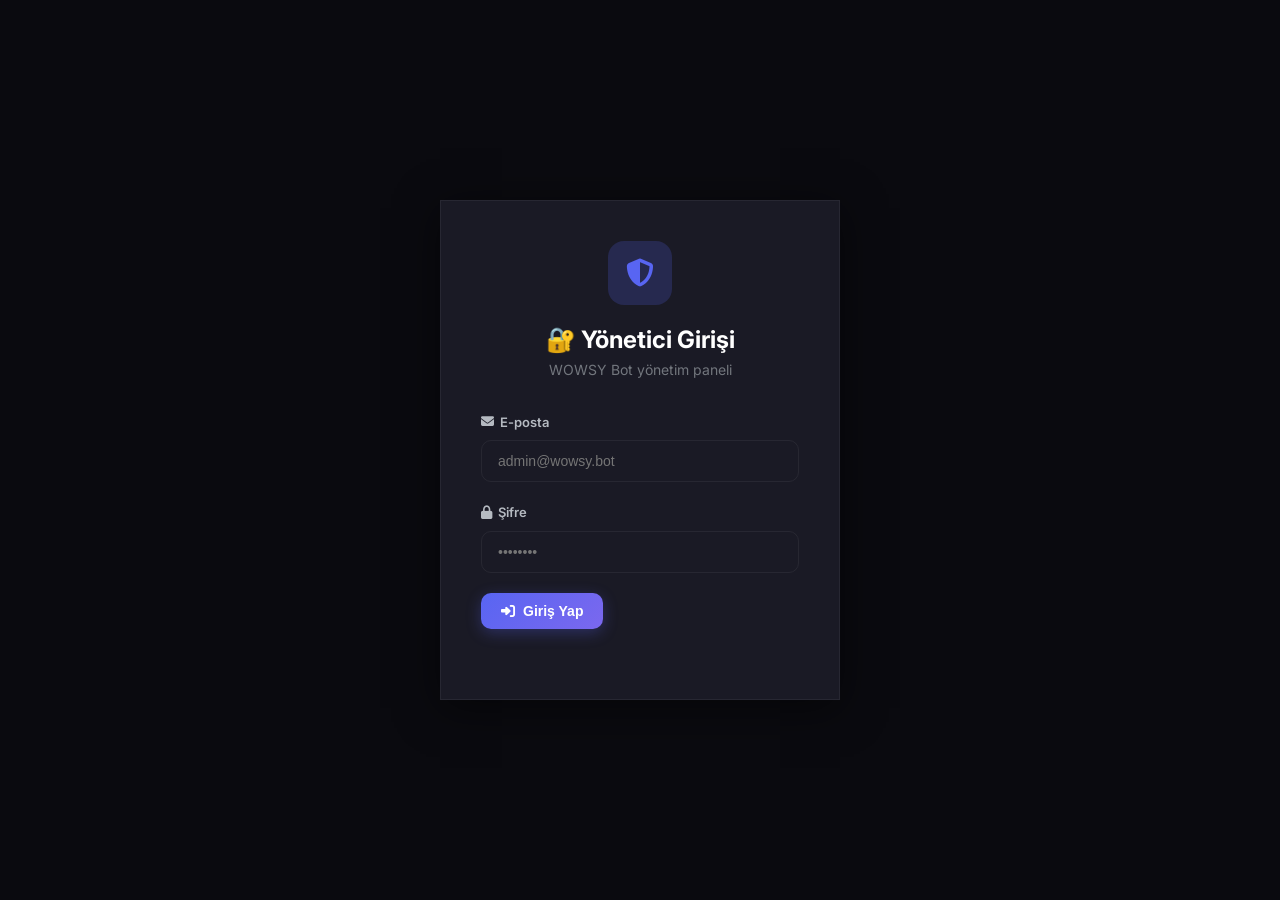
==== admin.html @ 4085adf3 "Add files via upload" ====
<!DOCTYPE html>
<html lang="tr">
<head>
    <meta charset="UTF-8">
    <meta name="viewport" content="width=device-width, initial-scale=1.0">
    <title>Admin Paneli - WOWSY BOT</title>
    <link rel="stylesheet" href="css/style.css">
    <link href="https://fonts.googleapis.com/css2?family=Inter:wght@300;400;500;600;700;800&display=swap" rel="stylesheet">
    <link rel="stylesheet" href="https://cdnjs.cloudflare.com/ajax/libs/font-awesome/6.4.0/css/all.min.css">
    <style>
        /* Ek Admin Stilleri */
        .setting-description {
            font-size: 12px;
            color: var(--text-muted);
            margin-top: 5px;
            line-height: 1.4;
        }
        .setting-card label {
            font-size: 15px;
            margin-bottom: 10px;
        }
        .preview-info {
            font-size: 11px;
            color: var(--text-muted);
            margin-top: 5px;
            text-align: center;
        }
        .command-category {
            background: var(--bg-tertiary);
            border: 1px solid var(--border-color);
            border-radius: var(--radius-md);
            margin-bottom: 15px;
            overflow: hidden;
        }
        .category-header {
            display: flex;
            align-items: center;
            justify-content: space-between;
            padding: 15px 20px;
            cursor: pointer;
            transition: background 0.3s;
        }
        .category-header:hover {
            background: rgba(255,255,255,0.03);
        }
        .category-header-left {
            display: flex;
            align-items: center;
            gap: 12px;
        }
        .category-icon {
            width: 40px;
            height: 40px;
            border-radius: 8px;
            display: flex;
            align-items: center;
            justify-content: center;
            font-size: 18px;
        }
        .category-name {
            font-weight: 700;
            font-size: 16px;
        }
        .category-count {
            font-size: 12px;
            color: var(--text-muted);
            background: var(--bg-input);
            padding: 2px 10px;
            border-radius: 20px;
        }
        .category-toggle {
            color: var(--text-muted);
            transition: transform 0.3s;
        }
        .category-header.open .category-toggle {
            transform: rotate(180deg);
        }
        .category-commands {
            display: none;
            padding: 0 20px 20px;
        }
        .category-commands.open {
            display: block;
        }
        .command-item {
            display: flex;
            align-items: center;
            justify-content: space-between;
            padding: 12px 15px;
            background: var(--bg-card);
            border: 1px solid var(--border-color);
            border-radius: 8px;
            margin-bottom: 8px;
        }
        .command-item:hover {
            border-color: var(--blurple);
        }
        .command-name {
            font-weight: 600;
            color: var(--blurple);
            font-family: monospace;
        }
        .command-short {
            font-size: 13px;
            color: var(--text-muted);
            margin-left: 10px;
        }
        .command-actions {
            display: flex;
            gap: 8px;
        }
        .btn-icon {
            width: 32px;
            height: 32px;
            border-radius: 6px;
            display: flex;
            align-items: center;
            justify-content: center;
            background: rgba(255,255,255,0.05);
            color: var(--text-muted);
            border: none;
            cursor: pointer;
            transition: all 0.3s;
        }
        .btn-icon:hover {
            background: var(--blurple);
            color: white;
        }
        .btn-icon.delete:hover {
            background: var(--red);
        }
        .add-command-btn {
            width: 100%;
            padding: 12px;
            border: 2px dashed var(--border-color);
            border-radius: 8px;
            background: transparent;
            color: var(--text-muted);
            cursor: pointer;
            transition: all 0.3s;
            display: flex;
            align-items: center;
            justify-content: center;
            gap: 8px;
        }
        .add-command-btn:hover {
            border-color: var(--blurple);
            color: var(--blurple);
        }
        .edit-form {
            background: var(--bg-input);
            border: 1px solid var(--border-color);
            border-radius: 8px;
            padding: 20px;
            margin-bottom: 10px;
        }
        .edit-form-row {
            display: grid;
            grid-template-columns: 1fr 1fr;
            gap: 15px;
            margin-bottom: 15px;
        }
        .edit-form-row.full {
            grid-template-columns: 1fr;
        }
        .edit-form label {
            font-size: 12px;
            color: var(--text-muted);
            margin-bottom: 5px;
            display: block;
        }
        .edit-form-actions {
            display: flex;
            gap: 10px;
            justify-content: flex-end;
            margin-top: 15px;
        }
        .add-category-btn {
            margin-bottom: 20px;
        }
        /* Modal */
        .modal-backdrop {
            position: fixed;
            inset: 0;
            background: rgba(0,0,0,0.8);
            display: none;
            align-items: center;
            justify-content: center;
            z-index: 9999;
            padding: 20px;
        }
        .modal-backdrop.active {
            display: flex;
        }
        .modal-box {
            background: var(--bg-card);
            border: 1px solid var(--border-color);
            border-radius: 16px;
            padding: 30px;
            max-width: 500px;
            width: 100%;
            max-height: 90vh;
            overflow-y: auto;
        }
        .modal-title {
            font-size: 20px;
            font-weight: 700;
            margin-bottom: 20px;
            display: flex;
            align-items: center;
            gap: 10px;
        }
        .help-text {
            background: rgba(88, 101, 242, 0.1);
            border: 1px solid rgba(88, 101, 242, 0.3);
            border-radius: 8px;
            padding: 15px;
            margin-bottom: 20px;
            font-size: 13px;
            color: var(--text-secondary);
        }
        .help-text i {
            color: var(--blurple);
            margin-right: 8px;
        }
        
        /* Category Header Actions */
        .category-header-right {
            display: flex;
            align-items: center;
            gap: 10px;
        }
        .category-actions {
            display: flex;
            gap: 5px;
        }
        .category-actions .btn-icon {
            width: 28px;
            height: 28px;
            font-size: 12px;
        }
    </style>
</head>
<body class="admin-body">

    <!-- Login Screen -->
    <div class="login-screen" id="loginScreen">
        <div class="login-card">
            <div class="login-header">
                <div class="login-icon">
                    <i class="fas fa-shield-alt"></i>
                </div>
                <h2>🔐 Yönetici Girişi</h2>
                <p style="color: #72767D; font-size: 14px;">WOWSY Bot yönetim paneli</p>
            </div>
            <form id="loginForm">
                <div class="form-group">
                    <label><i class="fas fa-envelope"></i> E-posta</label>
                    <input type="email" id="loginEmail" class="admin-input" placeholder="admin@wowsy.bot" required>
                </div>
                <div class="form-group">
                    <label><i class="fas fa-lock"></i> Şifre</label>
                    <input type="password" id="loginPassword" class="admin-input" placeholder="••••••••" required>
                </div>
                <button type="submit" class="btn btn-primary btn-block">
                    <i class="fas fa-sign-in-alt"></i> Giriş Yap
                </button>
                <p class="login-error" id="loginError"></p>
            </form>
        </div>
    </div>

    <!-- Admin Dashboard -->
    <div class="admin-dashboard" id="adminDashboard" style="display: none;">
        
        <!-- Sidebar -->
        <aside class="admin-sidebar">
            <div class="sidebar-header">
                <img id="sidebar-logo" src="assets/images/logo.png" alt="Logo">
                <span>Admin Panel</span>
            </div>
            <nav class="sidebar-nav">
                <a href="#" class="sidebar-link active" data-panel="homepage">
                    <i class="fas fa-home"></i>
                    <span>Ana Sayfa</span>
                </a>
                <a href="#" class="sidebar-link" data-panel="commands">
                    <i class="fas fa-terminal"></i>
                    <span>Komutlar</span>
                </a>
                <a href="#" class="sidebar-link" data-panel="stats">
                    <i class="fas fa-chart-bar"></i>
                    <span>İstatistikler</span>
                </a>
            </nav>
            <div class="sidebar-footer">
                <a href="index.html" class="btn btn-ghost btn-block" style="margin-bottom: 10px;">
                    <i class="fas fa-external-link-alt"></i> Siteyi Görüntüle
                </a>
                <button class="btn btn-ghost btn-block" id="logoutBtn">
                    <i class="fas fa-sign-out-alt"></i> Çıkış Yap
                </button>
            </div>
        </aside>

        <!-- Main Content -->
        <main class="admin-main">
            
            <!-- Top Bar -->
            <header class="admin-topbar">
                <div class="topbar-info">
                    <h1 class="topbar-title" id="panelTitle">Ana Sayfa Ayarları</h1>
                </div>
                <div class="topbar-actions">
                    <div class="bot-status" id="botStatus">
                        <span class="status-dot"></span>
                        <span>Yükleniyor...</span>
                    </div>
                </div>
            </header>

            <!-- Content Area -->
            <div class="admin-content">
                
                <!-- ==================== HOMEPAGE PANEL ==================== -->
                <div class="panel active" id="homepage">
                    <div class="section-card">
                        <h2><i class="fas fa-home"></i> Ana Sayfa Ayarları</h2>
                        
                        <div class="help-text">
                            <i class="fas fa-info-circle"></i>
                            Burada yaptığın değişiklikler ana sayfaya (index.html) <strong>anlık olarak</strong> yansır.
                            Değişiklik yaptıktan sonra ana sayfayı yenilemen yeterli!
                        </div>
                        
                        <div class="settings-grid">
                            
                            <!-- Bot Name -->
                            <div class="setting-card">
                                <label>🤖 Bot Adı</label>
                                <input type="text" id="botName" class="admin-input" placeholder="WOWSY BOT">
                                <p class="setting-description">
                                    📍 <strong>Nerede görünür:</strong> Navbar'da sol üstte ve footer'da
                                </p>
                            </div>

                            <!-- Logo URL -->
                            <div class="setting-card">
                                <label>🖼️ Logo / Avatar URL</label>
                                <input type="text" id="logoUrl" class="admin-input" placeholder="https://...">
                                <div class="preview-box" id="logoPreview" style="display:none;">
                                    <img id="logoPreviewImg" src="" alt="Logo">
                                    <p class="preview-info">Önizleme</p>
                                </div>
                                <p class="setting-description">
                                    📍 <strong>Nerede görünür:</strong> Navbar, Hero bölümü ve Footer'da bot logosu
                                </p>
                            </div>

                            <!-- Banner URL -->
                            <div class="setting-card">
                                <label>🎨 Banner Görseli URL</label>
                                <input type="text" id="bannerUrl" class="admin-input" placeholder="https://...">
                                <div class="preview-box banner-preview" id="bannerPreview" style="display:none;">
                                    <img id="bannerPreviewImg" src="" alt="Banner">
                                    <p class="preview-info">Önizleme</p>
                                </div>
                                <p class="setting-description">
                                    📍 <strong>Nerede görünür:</strong> Ana sayfada Hero bölümünün altında büyük görsel
                                </p>
                            </div>

                            <!-- Invite Link -->
                            <div class="setting-card">
                                <label>🔗 Bot Davet Linki</label>
                                <input type="text" id="inviteLink" class="admin-input" placeholder="https://discord.com/oauth2/authorize?client_id=...">
                                <p class="setting-description">
                                    📍 <strong>Nerede görünür:</strong> "Sunucuya Ekle" butonlarında (Navbar ve Hero)
                                    <br>💡 <strong>Nasıl alınır:</strong> Discord Developer Portal → OAuth2 → URL Generator
                                </p>
                            </div>

                            <!-- Hero Title -->
                            <div class="setting-card">
                                <label>💬 Ana Başlık (Hero)</label>
                                <input type="text" id="heroTitle" class="admin-input" placeholder="Sunucunuzu">
                                <p class="setting-description">
                                    📍 <strong>Nerede görünür:</strong> Ana sayfada büyük başlığın ilk satırı
                                    <br>📝 <strong>Örnek:</strong> "Sunucunuzu" (altında renkli kısım gelir)
                                </p>
                            </div>

                            <!-- Hero Highlight -->
                            <div class="setting-card">
                                <label>✨ Renkli Vurgu Yazısı</label>
                                <input type="text" id="heroHighlight" class="admin-input" placeholder="Güçlendirin">
                                <p class="setting-description">
                                    📍 <strong>Nerede görünür:</strong> Ana başlığın altında gradient renkli yazı
                                    <br>📝 <strong>Örnek:</strong> "Güçlendirin" (renkli gradient efektli)
                                </p>
                            </div>

                            <!-- Hero Description -->
                            <div class="setting-card full-width">
                                <label>📝 Açıklama Metni</label>
                                <textarea id="heroDescription" class="admin-input admin-textarea" placeholder="Discord sunucunuz için ihtiyacınız olan tüm özellikleri barındıran güçlü bot..."></textarea>
                                <p class="setting-description">
                                    📍 <strong>Nerede görünür:</strong> Ana başlığın altında açıklama paragrafı
                                </p>
                            </div>

                            <!-- Badge Text -->
                            <div class="setting-card">
                                <label>🏷️ Rozet Metni (Badge)</label>
                                <input type="text" id="badgeText" class="admin-input" placeholder="⚡ 150+ Komut | v2.0 Yayında!">
                                <p class="setting-description">
                                    📍 <strong>Nerede görünür:</strong> Hero'nun en üstünde küçük etiket
                                    <br>📝 <strong>Örnek:</strong> "⚡ Yeni özellikler eklendi!"
                                </p>
                            </div>

                        </div>

                        <!-- Hepsini Kaydet Butonu -->
                        <button class="btn btn-primary btn-lg" style="margin-top: 30px; width: 100%;" onclick="saveHomepageData()">
                            <i class="fas fa-save"></i> Tüm Ana Sayfa Ayarlarını Kaydet
                        </button>
                    </div>
                </div>

                <!-- ==================== COMMANDS PANEL ==================== -->
                <div class="panel" id="commands">
                    <div class="section-card">
                        <h2><i class="fas fa-terminal"></i> Komut Yönetimi</h2>
                        
                        <div class="help-text">
                            <i class="fas fa-info-circle"></i>
                            Kategori başlığına tıklayarak komutları görebilirsin.
                            Her komutun yanındaki <strong>düzenle</strong> butonuyla değişiklik yapabilirsin.
                        </div>
                        
                        <button class="btn btn-primary add-category-btn" onclick="showAddCategoryModal()">
                            <i class="fas fa-plus"></i> Yeni Kategori Ekle
                        </button>
                        
                        <div id="commandsList">
                            <p style="text-align: center; color: var(--text-muted); padding: 40px;">
                                <i class="fas fa-spinner fa-spin"></i> Yükleniyor...
                            </p>
                        </div>
                    </div>
                </div>

                <!-- ==================== STATS PANEL ==================== -->
                <div class="panel" id="stats">
                    <div class="section-card">
                        <h2><i class="fas fa-chart-bar"></i> Bot İstatistikleri (Canlı)</h2>
                        
                        <div class="help-text">
                            <i class="fas fa-info-circle"></i>
                            Bu veriler <strong>Discord botundan</strong> Firebase'e gönderiliyor.
                            Bot çalışırken veriler otomatik güncellenir.
                        </div>
                        
                        <div class="stats-dashboard" id="statsDisplay">
                            <div class="stat-card-admin">
                                <div class="stat-icon" style="background: rgba(87, 242, 135, 0.2); color: #57F287;">
                                    <i class="fas fa-server"></i>
                                </div>
                                <div class="stat-info">
                                    <span class="stat-value" id="adminTotalServers">0</span>
                                    <span class="stat-label">Toplam Sunucu</span>
                                </div>
                            </div>
                            <div class="stat-card-admin">
                                <div class="stat-icon" style="background: rgba(88, 101, 242, 0.2); color: #5865F2;">
                                    <i class="fas fa-users"></i>
                                </div>
                                <div class="stat-info">
                                    <span class="stat-value" id="adminTotalUsers">0</span>
                                    <span class="stat-label">Toplam Kullanıcı</span>
                                </div>
                            </div>
                            <div class="stat-card-admin">
                                <div class="stat-icon" style="background: rgba(254, 231, 92, 0.2); color: #FEE75C;">
                                    <i class="fas fa-music"></i>
                                </div>
                                <div class="stat-info">
                                    <span class="stat-value" id="adminActivePlayers">0</span>
                                    <span class="stat-label">Aktif Müzik</span>
                                </div>
                            </div>
                            <div class="stat-card-admin">
                                <div class="stat-icon" style="background: rgba(235, 69, 158, 0.2); color: #EB459E;">
                                    <i class="fas fa-clock"></i>
                                </div>
                                <div class="stat-info">
                                    <span class="stat-value" id="adminUptime">0s</span>
                                    <span class="stat-label">Çalışma Süresi</span>
                                </div>
                            </div>
                        </div>
                        
                        <p style="text-align: center; color: var(--text-muted); margin-top: 20px; font-size: 13px;">
                            📡 Son güncelleme: <span id="lastUpdate">-</span>
                        </p>
                    </div>
                </div>

            </div>
        </main>
    </div>

    <!-- ==================== CATEGORY MODAL (Gelişmiş) ==================== -->
    <div class="modal-backdrop" id="categoryModal">
        <div class="modal-box">
            <h3 class="modal-title" id="categoryModalTitle"><i class="fas fa-folder-plus"></i> Yeni Kategori Ekle</h3>
            <input type="hidden" id="editingCategoryKey">
            
            <div class="form-group">
                <label>📁 Kategori Adı</label>
                <input type="text" id="newCategoryName" class="admin-input" placeholder="Örn: Moderasyon, Müzik, Eğlence">
                <p class="setting-description">Ana sayfada sekme olarak görünecek</p>
            </div>
            
            <div class="form-group">
                <label>🎨 İkon</label>
                <input type="text" id="newCategoryIcon" class="admin-input" placeholder="fa-shield-alt" value="fa-terminal">
                <p class="setting-description">
                    <a href="https://fontawesome.com/v5/search?m=free" target="_blank" style="color: var(--blurple);">
                        Font Awesome ikonları →
                    </a> (örn: fa-music, fa-gamepad, fa-cog)
                </p>
            </div>
            
            <div class="form-group">
                <label>🌈 Renk</label>
                <input type="color" id="newCategoryColor" value="#5865F2" style="width: 100%; height: 50px; border: none; border-radius: 8px; cursor: pointer;">
            </div>
            
            <div class="edit-form-actions">
                <button class="btn btn-ghost" onclick="closeCategoryModal()">
                    <i class="fas fa-times"></i> İptal
                </button>
                <button class="btn btn-primary" onclick="saveCategory()">
                    <i class="fas fa-save"></i> Kaydet
                </button>
            </div>
        </div>
    </div>

    <!-- ==================== COMMAND MODAL (Gelişmiş) ==================== -->
    <div class="modal-backdrop" id="commandModal">
        <div class="modal-box">
            <h3 class="modal-title" id="commandModalTitle"><i class="fas fa-terminal"></i> Komut Ekle</h3>
            <input type="hidden" id="editCategoryKey">
            <input type="hidden" id="editCommandKey">
            
            <div class="edit-form-row">
                <div class="form-group">
                    <label>📝 Komut Adı</label>
                    <input type="text" id="cmdName" class="admin-input" placeholder="Örn: ban, kick, play">
                    <p class="setting-description">Slash komut ismi (/ olmadan)</p>
                </div>
                <div class="form-group">
                    <label>📋 Kısa Açıklama</label>
                    <input type="text" id="cmdShortDesc" class="admin-input" placeholder="Örn: Kullanıcı yasakla">
                    <p class="setting-description">Komut listesinde görünen kısa metin</p>
                </div>
            </div>
            
            <div class="form-group">
                <label>📖 Detaylı Açıklama</label>
                <textarea id="cmdDescription" class="admin-input admin-textarea" placeholder="Komutun tam açıklaması..."></textarea>
                <p class="setting-description">Komuta tıklandığında açılan popup'ta görünür</p>
            </div>
            
            <div class="edit-form-row">
                <div class="form-group">
                    <label>⌨️ Kullanım</label>
                    <input type="text" id="cmdUsage" class="admin-input" placeholder="/ban @kullanıcı [sebep]">
                    <p class="setting-description">Komut nasıl yazılır</p>
                </div>
                <div class="form-group">
                    <label>💡 Örnek</label>
                    <input type="text" id="cmdExample" class="admin-input" placeholder="/ban @Trol Spam yapıyor">
                    <p class="setting-description">Gerçek kullanım örneği</p>
                </div>
            </div>
            
            <div class="form-group">
                <label>🔒 Gerekli Yetki</label>
                <select id="cmdPermission" class="admin-input">
                    <option value="Herkes">Herkes</option>
                    <option value="Moderatör">Moderatör</option>
                    <option value="Admin">Admin</option>
                    <option value="Sunucu Sahibi">Sunucu Sahibi</option>
                    <option value="Bot Sahibi">Bot Sahibi</option>
                </select>
            </div>
            
            <div class="edit-form-actions">
                <button class="btn btn-ghost" onclick="closeCommandModal()">
                    <i class="fas fa-times"></i> İptal
                </button>
                <button class="btn btn-primary" onclick="saveCommand()">
                    <i class="fas fa-save"></i> Kaydet
                </button>
            </div>
        </div>
    </div>

    <!-- Toast Container -->
    <div class="toast-container" id="toastContainer"></div>

    <!-- Firebase SDK -->
    <script src="https://www.gstatic.com/firebasejs/9.22.0/firebase-app-compat.js"></script>
    <script src="https://www.gstatic.com/firebasejs/9.22.0/firebase-database-compat.js"></script>
    <script src="https://www.gstatic.com/firebasejs/9.22.0/firebase-auth-compat.js"></script>
    <script src="js/firebase-config.js"></script>
    <script src="js/admin.js"></script>

</body>
</html>
---- css/style.css ----
/* =====================================================
   WOWSY BOT - DISCORD THEME WEBSITE
   ===================================================== */

:root {
    /* Discord Colors */
    --blurple: #5865F2;
    --blurple-dark: #4752C4;
    --green: #57F287;
    --yellow: #FEE75C;
    --fuchsia: #EB459E;
    --red: #ED4245;
    
    /* Background Colors */
    --bg-primary: #0a0a0f;
    --bg-secondary: #111118;
    --bg-tertiary: #16161e;
    --bg-card: #1a1a25;
    --bg-card-hover: #1f1f2e;
    
    /* Text Colors */
    --text-primary: #FFFFFF;
    --text-secondary: #B5BAC1;
    --text-muted: #72767D;
    
    /* Border */
    --border-color: rgba(255, 255, 255, 0.06);
    --border-hover: rgba(255, 255, 255, 0.12);
    
    /* Shadows */
    --shadow-md: 0 4px 20px rgba(0, 0, 0, 0.4);
    --shadow-lg: 0 8px 40px rgba(0, 0, 0, 0.5);
    
    /* Border Radius */
    --radius-sm: 6px;
    --radius-md: 10px;
    --radius-lg: 16px;
    --radius-full: 9999px;
}

/* ===== RESET ===== */
*, *::before, *::after {
    margin: 0;
    padding: 0;
    box-sizing: border-box;
}

html {
    scroll-behavior: smooth;
    scroll-padding-top: 70px;
}

body {
    font-family: 'Inter', -apple-system, BlinkMacSystemFont, sans-serif;
    background: var(--bg-primary);
    color: var(--text-primary);
    line-height: 1.6;
    overflow-x: hidden;
    -webkit-font-smoothing: antialiased;
}

a {
    text-decoration: none;
    color: inherit;
}

img {
    max-width: 100%;
    display: block;
}

/* ===== ANIMATED BACKGROUND ===== */
.bg-animation {
    position: fixed;
    top: 0;
    left: 0;
    width: 100%;
    height: 100%;
    pointer-events: none;
    z-index: 0;
    overflow: hidden;
}

.floating-orb {
    position: absolute;
    border-radius: 50%;
    filter: blur(80px);
    opacity: 0.15;
    animation: floatOrb 20s infinite ease-in-out;
}

.orb-1 {
    width: 500px;
    height: 500px;
    background: var(--blurple);
    top: -200px;
    right: -100px;
}

.orb-2 {
    width: 400px;
    height: 400px;
    background: var(--fuchsia);
    bottom: -150px;
    left: -100px;
    animation-delay: -5s;
}

.orb-3 {
    width: 300px;
    height: 300px;
    background: var(--green);
    top: 50%;
    left: 50%;
    animation-delay: -10s;
}

@keyframes floatOrb {
    0%, 100% { transform: translate(0, 0) scale(1); }
    25% { transform: translate(50px, -80px) scale(1.1); }
    50% { transform: translate(-30px, 60px) scale(0.9); }
    75% { transform: translate(70px, 30px) scale(1.05); }
}

/* ===== SCROLLBAR ===== */
::-webkit-scrollbar {
    width: 6px;
}

::-webkit-scrollbar-track {
    background: var(--bg-primary);
}

::-webkit-scrollbar-thumb {
    background: var(--blurple);
    border-radius: 3px;
}

/* ===== BUTTONS ===== */
.btn {
    display: inline-flex;
    align-items: center;
    gap: 8px;
    padding: 10px 20px;
    border-radius: var(--radius-md);
    font-weight: 600;
    font-size: 14px;
    transition: all 0.3s ease;
    cursor: pointer;
    border: none;
    white-space: nowrap;
}

.btn-primary {
    background: linear-gradient(135deg, #5865F2, #7B68EE);
    color: white;
    box-shadow: 0 4px 15px rgba(88, 101, 242, 0.3);
}

.btn-primary:hover {
    transform: translateY(-2px);
    box-shadow: 0 6px 25px rgba(88, 101, 242, 0.5);
}

.btn-secondary {
    background: var(--bg-card);
    color: var(--text-primary);
    border: 1px solid var(--border-color);
}

.btn-secondary:hover {
    background: var(--bg-card-hover);
    border-color: var(--border-hover);
    transform: translateY(-2px);
}

.btn-lg {
    padding: 14px 28px;
    font-size: 16px;
    border-radius: var(--radius-lg);
}

.btn-glow {
    animation: btnGlow 2s infinite ease-in-out;
}

@keyframes btnGlow {
    0%, 100% { box-shadow: 0 4px 15px rgba(88, 101, 242, 0.3); }
    50% { box-shadow: 0 4px 30px rgba(88, 101, 242, 0.6); }
}

/* ===== NAVBAR ===== */
.navbar {
    position: fixed;
    top: 0;
    left: 0;
    right: 0;
    height: 70px;
    z-index: 1000;
    backdrop-filter: blur(20px);
    background: rgba(10, 10, 15, 0.8);
    border-bottom: 1px solid var(--border-color);
    transition: all 0.3s;
}

.navbar.scrolled {
    background: rgba(10, 10, 15, 0.95);
    box-shadow: var(--shadow-md);
}

.nav-container {
    max-width: 1200px;
    margin: 0 auto;
    padding: 0 24px;
    height: 100%;
    display: flex;
    align-items: center;
    justify-content: space-between;
}

.nav-logo {
    display: flex;
    align-items: center;
    gap: 10px;
    font-weight: 700;
    font-size: 18px;
}

.nav-logo img {
    width: 36px;
    height: 36px;
    border-radius: 50%;
}

.nav-links {
    display: flex;
    gap: 8px;
}

.nav-link {
    padding: 8px 16px;
    border-radius: var(--radius-md);
    color: var(--text-secondary);
    font-size: 14px;
    font-weight: 500;
    transition: all 0.3s;
    position: relative;
}

.nav-link:hover {
    color: var(--text-primary);
    background: rgba(255, 255, 255, 0.05);
}

.nav-link.active {
    color: var(--blurple);
}

.nav-actions {
    display: flex;
    align-items: center;
    gap: 10px;
}

/* ===== HERO ===== */
.hero {
    min-height: 100vh;
    display: flex;
    align-items: center;
    justify-content: center;
    padding: calc(70px + 40px) 24px 60px;
    position: relative;
    z-index: 1;
}

.hero-content {
    max-width: 800px;
    text-align: center;
}

.hero-badge {
    display: inline-flex;
    align-items: center;
    gap: 8px;
    padding: 6px 16px;
    background: rgba(88, 101, 242, 0.15);
    border: 1px solid rgba(88, 101, 242, 0.3);
    border-radius: var(--radius-full);
    font-size: 13px;
    color: var(--blurple);
    font-weight: 500;
    margin-bottom: 24px;
    animation: fadeInUp 0.6s ease;
}

.hero-avatar {
    position: relative;
    width: 80px;
    height: 80px;
    margin: 0 auto 24px;
    animation: fadeInUp 0.6s ease 0.1s both;
}

.hero-avatar img {
    width: 100%;
    height: 100%;
    border-radius: 50%;
    object-fit: cover;
}

.avatar-ring {
    position: absolute;
    inset: -4px;
    border-radius: 50%;
    border: 2px solid var(--blurple);
    animation: ringPulse 2s infinite;
}

@keyframes ringPulse {
    0%, 100% { opacity: 1; transform: scale(1); }
    50% { opacity: 0.5; transform: scale(1.05); }
}

.avatar-status {
    position: absolute;
    bottom: 2px;
    right: 2px;
    width: 18px;
    height: 18px;
    background: var(--green);
    border-radius: 50%;
    border: 3px solid var(--bg-primary);
}

.hero-title {
    font-size: clamp(36px, 5vw, 56px);
    font-weight: 800;
    line-height: 1.15;
    margin-bottom: 20px;
    animation: fadeInUp 0.6s ease 0.2s both;
}

.hero-title span {
    display: block;
}

.gradient-text {
    background: linear-gradient(135deg, #5865F2 0%, #EB459E 50%, #FEE75C 100%);
    -webkit-background-clip: text;
    -webkit-text-fill-color: transparent;
    background-clip: text;
}

.hero-description {
    font-size: 18px;
    color: var(--text-secondary);
    max-width: 600px;
    margin: 0 auto 32px;
    line-height: 1.7;
    animation: fadeInUp 0.6s ease 0.3s both;
}

.hero-buttons {
    display: flex;
    gap: 16px;
    justify-content: center;
    flex-wrap: wrap;
    margin-bottom: 48px;
    animation: fadeInUp 0.6s ease 0.4s both;
}

.hero-stats {
    display: flex;
    align-items: center;
    justify-content: center;
    gap: 24px;
    animation: fadeInUp 0.6s ease 0.5s both;
}

.hero-stat {
    text-align: center;
}

.hero-stat-number {
    display: block;
    font-size: 28px;
    font-weight: 800;
    color: var(--text-primary);
}

.hero-stat-label {
    font-size: 13px;
    color: var(--text-muted);
    font-weight: 500;
}

.hero-stat-divider {
    width: 1px;
    height: 40px;
    background: var(--border-color);
}

@keyframes fadeInUp {
    from {
        opacity: 0;
        transform: translateY(30px);
    }
    to {
        opacity: 1;
        transform: translateY(0);
    }
}

/* ===== SECTIONS ===== */
.section-container {
    max-width: 1200px;
    margin: 0 auto;
    padding: 80px 24px;
    position: relative;
    z-index: 1;
}

.section-header {
    text-align: center;
    margin-bottom: 50px;
}

.section-badge {
    display: inline-block;
    padding: 4px 14px;
    background: rgba(88, 101, 242, 0.15);
    color: var(--blurple);
    border-radius: var(--radius-full);
    font-size: 13px;
    font-weight: 600;
    margin-bottom: 16px;
    letter-spacing: 0.5px;
    text-transform: uppercase;
}

.section-title {
    font-size: clamp(28px, 4vw, 40px);
    font-weight: 800;
    margin-bottom: 12px;
}

.section-desc {
    color: var(--text-secondary);
    font-size: 16px;
    max-width: 500px;
    margin: 0 auto;
}

/* ===== COMMANDS ===== */
.command-tabs {
    display: flex;
    gap: 8px;
    margin-bottom: 30px;
    flex-wrap: wrap;
    justify-content: center;
}

.command-tab {
    padding: 10px 20px;
    border-radius: var(--radius-full);
    background: var(--bg-card);
    border: 1px solid var(--border-color);
    color: var(--text-secondary);
    font-weight: 600;
    font-size: 14px;
    cursor: pointer;
    transition: all 0.3s;
    display: flex;
    align-items: center;
    gap: 8px;
}

.command-tab:hover {
    border-color: var(--border-hover);
    color: var(--text-primary);
}

.command-tab.active {
    background: var(--blurple);
    border-color: var(--blurple);
    color: white;
}

.commands-grid {
    display: grid;
    grid-template-columns: repeat(auto-fill, minmax(250px, 1fr));
    gap: 12px;
}

.command-card {
    background: var(--bg-card);
    border: 1px solid var(--border-color);
    border-radius: var(--radius-md);
    padding: 16px 20px;
    cursor: pointer;
    transition: all 0.3s;
    display: flex;
    align-items: center;
    gap: 12px;
}

.command-card:hover {
    border-color: var(--blurple);
    background: var(--bg-card-hover);
    transform: translateY(-2px);
    box-shadow: 0 4px 15px rgba(88, 101, 242, 0.15);
}

.command-card .cmd-icon {
    width: 36px;
    height: 36px;
    border-radius: var(--radius-sm);
    display: flex;
    align-items: center;
    justify-content: center;
    font-size: 14px;
    flex-shrink: 0;
}

.command-card .cmd-info {
    min-width: 0;
    flex: 1;
}

.command-card .cmd-name {
    font-weight: 700;
    font-size: 14px;
    color: var(--text-primary);
}

.command-card .cmd-short {
    font-size: 12px;
    color: var(--text-muted);
    white-space: nowrap;
    overflow: hidden;
    text-overflow: ellipsis;
}

.command-card .cmd-arrow {
    margin-left: auto;
    color: var(--text-muted);
    font-size: 12px;
    transition: all 0.3s;
}

.command-card:hover .cmd-arrow {
    color: var(--blurple);
    transform: translateX(3px);
}

/* ===== STATS ===== */
.stats-grid {
    display: grid;
    grid-template-columns: repeat(auto-fit, minmax(200px, 1fr));
    gap: 20px;
}

.stat-card {
    background: var(--bg-card);
    border: 1px solid var(--border-color);
    border-radius: var(--radius-lg);
    padding: 28px;
    text-align: center;
    transition: all 0.3s;
}

.stat-card:hover {
    transform: translateY(-4px);
    box-shadow: var(--shadow-md);
}

.stat-icon-big {
    width: 56px;
    height: 56px;
    border-radius: var(--radius-md);
    display: flex;
    align-items: center;
    justify-content: center;
    font-size: 22px;
    margin: 0 auto 16px;
}

.stat-number {
    font-size: 32px;
    font-weight: 800;
    display: block;
    margin-bottom: 4px;
}

.stat-label {
    font-size: 14px;
    color: var(--text-muted);
    font-weight: 500;
}

/* ===== MODAL ===== */
.modal-overlay {
    position: fixed;
    inset: 0;
    background: rgba(0, 0, 0, 0.7);
    backdrop-filter: blur(8px);
    display: none;
    align-items: center;
    justify-content: center;
    z-index: 2000;
    padding: 24px;
}

.modal-overlay.active {
    display: flex;
}

.modal {
    background: var(--bg-card);
    border: 1px solid var(--border-color);
    border-radius: var(--radius-lg);
    padding: 32px;
    max-width: 480px;
    width: 100%;
    position: relative;
    animation: modalIn 0.3s ease;
    box-shadow: var(--shadow-lg);
}

@keyframes modalIn {
    from {
        opacity: 0;
        transform: scale(0.95) translateY(20px);
    }
    to {
        opacity: 1;
        transform: scale(1) translateY(0);
    }
}

.modal-close {
    position: absolute;
    top: 16px;
    right: 16px;
    width: 32px;
    height: 32px;
    border-radius: 50%;
    background: rgba(255, 255, 255, 0.05);
    color: var(--text-muted);
    display: flex;
    align-items: center;
    justify-content: center;
    border: none;
    cursor: pointer;
    transition: all 0.3s;
}

.modal-close:hover {
    background: rgba(237, 66, 69, 0.2);
    color: var(--red);
}

.modal-header {
    display: flex;
    align-items: center;
    gap: 16px;
    margin-bottom: 24px;
}

.modal-icon {
    width: 48px;
    height: 48px;
    border-radius: var(--radius-md);
    background: rgba(88, 101, 242, 0.2);
    color: var(--blurple);
    display: flex;
    align-items: center;
    justify-content: center;
    font-size: 20px;
}

.modal-title {
    font-size: 22px;
    font-weight: 700;
}

.modal-field {
    margin-bottom: 20px;
}

.modal-field label {
    display: block;
    font-size: 12px;
    font-weight: 600;
    color: var(--text-muted);
    text-transform: uppercase;
    letter-spacing: 0.5px;
    margin-bottom: 8px;
}

.modal-field p {
    font-size: 14px;
    color: var(--text-secondary);
    line-height: 1.6;
}

.modal-field code {
    display: block;
    padding: 10px 14px;
    background: var(--bg-primary);
    border: 1px solid var(--border-color);
    border-radius: var(--radius-sm);
    font-family: 'Courier New', monospace;
    font-size: 13px;
    color: var(--green);
}

.modal-permission {
    display: inline-block;
    padding: 4px 12px;
    border-radius: var(--radius-full);
    background: rgba(87, 242, 135, 0.15);
    color: var(--green);
    font-size: 13px;
    font-weight: 600;
}

/* ===== FOOTER ===== */
.footer {
    border-top: 1px solid var(--border-color);
    position: relative;
    z-index: 1;
}

.footer-container {
    max-width: 1200px;
    margin: 0 auto;
    padding: 40px 24px;
}

.footer-content {
    display: flex;
    align-items: center;
    justify-content: space-between;
}

.footer-brand {
    display: flex;
    align-items: center;
    gap: 10px;
    font-weight: 700;
    font-size: 16px;
}

.footer-brand img {
    width: 32px;
    height: 32px;
    border-radius: 50%;
}

.footer-text {
    font-size: 14px;
    color: var(--text-muted);
}

/* ===== RESPONSIVE ===== */
@media (max-width: 768px) {
    .nav-links {
        display: none;
    }
    
    .hero-buttons {
        flex-direction: column;
        width: 100%;
    }
    
    .hero-buttons .btn {
        width: 100%;
        justify-content: center;
    }
    
    .commands-grid {
        grid-template-columns: 1fr;
    }
    
    .footer-content {
        flex-direction: column;
        gap: 16px;
        text-align: center;
    }
}

/* ===========================
   ADMIN PANEL STYLES
   =========================== */

.admin-body {
    background: var(--bg-primary);
    color: white;
    overflow: hidden;
}

/* Login Screen */
.login-screen {
    min-height: 100vh;
    display: flex;
    align-items: center;
    justify-content: center;
    padding: 24px;
}

.login-card {
    background: var(--bg-card);
    padding: 40px;
    border-radius: var(--radius-xl);
    max-width: 400px;
    width: 100%;
    border: 1px solid var(--border-color);
    box-shadow: var(--shadow-lg);
}

.login-header {
    text-align: center;
    margin-bottom: 30px;
}

.login-icon {
    width: 64px;
    height: 64px;
    background: rgba(88, 101, 242, 0.2);
    border-radius: var(--radius-lg);
    display: flex;
    align-items: center;
    justify-content: center;
    margin: 0 auto 16px;
    color: var(--blurple);
    font-size: 28px;
}

.form-group {
    margin-bottom: 20px;
}

.form-group label {
    display: flex;
    align-items: center;
    gap: 6px;
    font-size: 13px;
    font-weight: 600;
    color: var(--text-secondary);
    margin-bottom: 8px;
}

.admin-input {
    width: 100%;
    padding: 12px 16px;
    background: var(--bg-input);
    border: 1px solid var(--border-color);
    border-radius: var(--radius-md);
    color: white;
    font-size: 14px;
    box-sizing: border-box;
}

.admin-input:focus {
    outline: none;
    border-color: var(--blurple);
    box-shadow: 0 0 0 3px rgba(88, 101, 242, 0.15);
}

.admin-textarea {
    resize: vertical;
    min-height: 100px;
}

.login-error {
    color: var(--red);
    font-size: 13px;
    text-align: center;
    margin-top: 10px;
    min-height: 20px;
}

/* Admin Dashboard */
.admin-dashboard {
    display: flex;
    height: 100vh;
}

.admin-sidebar {
    width: 260px;
    background: var(--bg-secondary);
    border-right: 1px solid var(--border-color);
    display: flex;
    flex-direction: column;
    flex-shrink: 0;
}

.sidebar-header {
    display: flex;
    align-items: center;
    gap: 10px;
    padding: 20px;
    border-bottom: 1px solid var(--border-color);
    font-weight: 700;
}

.sidebar-header img {
    width: 32px;
    height: 32px;
    border-radius: 50%;
}

.sidebar-nav {
    flex: 1;
    padding: 12px;
    display: flex;
    flex-direction: column;
    gap: 4px;
    overflow-y: auto;
}

.sidebar-link {
    display: flex;
    align-items: center;
    gap: 12px;
    padding: 12px 16px;
    border-radius: var(--radius-md);
    color: var(--text-secondary);
    font-weight: 500;
    font-size: 14px;
    transition: all 0.3s;
}

.sidebar-link:hover {
    color: var(--text-primary);
    background: rgba(255, 255, 255, 0.05);
}

.sidebar-link.active {
    color: var(--text-primary);
    background: rgba(88, 101, 242, 0.15);
}

.sidebar-link.active i {
    color: var(--blurple);
}

.sidebar-footer {
    padding: 12px;
    border-top: 1px solid var(--border-color);
}

.admin-main {
    flex: 1;
    display: flex;
    flex-direction: column;
    overflow: hidden;
}

.admin-topbar {
    display: flex;
    align-items: center;
    justify-content: space-between;
    padding: 16px 24px;
    background: var(--bg-secondary);
    border-bottom: 1px solid var(--border-color);
}

.topbar-title {
    font-size: 20px;
    font-weight: 700;
}

.bot-status {
    display: flex;
    align-items: center;
    gap: 8px;
    padding: 8px 16px;
    border-radius: var(--radius-full);
    font-size: 13px;
    font-weight: 600;
}

.status-dot {
    width: 8px;
    height: 8px;
    border-radius: 50%;
    animation: statusPulse 2s infinite;
}

.status-dot.online { background: var(--green); }
.status-dot.offline { background: var(--red); }

.admin-content {
    flex: 1;
    overflow-y: auto;
    padding: 24px;
}

.panel {
    display: none;
}

.panel.active {
    display: block;
}

.section-card {
    background: var(--bg-card);
    border: 1px solid var(--border-color);
    border-radius: var(--radius-lg);
    padding: 30px;
    margin-bottom: 20px;
}

.section-card h2 {
    display: flex;
    align-items: center;
    gap: 10px;
    margin-bottom: 20px;
    color: var(--blurple);
}

.settings-grid {
    display: grid;
    grid-template-columns: repeat(auto-fill, minmax(300px, 1fr));
    gap: 20px;
}

.setting-card {
    background: var(--bg-tertiary);
    border: 1px solid var(--border-color);
    border-radius: var(--radius-md);
    padding: 20px;
}

.setting-card.full-width {
    grid-column: 1 / -1;
}

.setting-card label {
    display: block;
    font-size: 14px;
    font-weight: 600;
    margin-bottom: 8px;
}

.setting-card .admin-input {
    margin-bottom: 10px;
}

.save-btn {
    margin-top: 10px;
}

.preview-box {
    background: var(--bg-input);
    border-radius: var(--radius-sm);
    padding: 15px;
    margin: 10px 0;
    text-align: center;
}

.preview-box img {
    max-width: 100%;
    max-height: 150px;
    border-radius: var(--radius-sm);
}

.banner-preview img {
    max-height: 200px;
    width: 100%;
    object-fit: cover;
}

.stats-dashboard {
    display: grid;
    grid-template-columns: repeat(auto-fit, minmax(200px, 1fr));
    gap: 20px;
}

.stat-card-admin {
    background: var(--bg-tertiary);
    border: 1px solid var(--border-color);
    border-radius: var(--radius-lg);
    padding: 20px;
    display: flex;
    align-items: center;
    gap: 16px;
}

.stat-card-admin .stat-icon {
    width: 48px;
    height: 48px;
    border-radius: var(--radius-md);
    display: flex;
    align-items: center;
    justify-content: center;
    font-size: 20px;
}

.stat-card-admin .stat-value {
    display: block;
    font-size: 24px;
    font-weight: 800;
}

.stat-card-admin .stat-label {
    font-size: 13px;
    color: var(--text-muted);
}
/* ===== COMMAND MANAGEMENT ===== */
.command-category {
    background: var(--bg-tertiary);
    border: 1px solid var(--border-color);
    border-radius: 12px;
    margin-bottom: 12px;
    overflow: hidden;
    transition: all 0.3s;
}

.command-category:hover {
    border-color: var(--border-hover);
}

.category-header {
    display: flex;
    align-items: center;
    justify-content: space-between;
    padding: 16px 20px;
    transition: background 0.3s;
}

.category-header:hover {
    background: rgba(255,255,255,0.02);
}

.category-header-left {
    display: flex;
    align-items: center;
    gap: 15px;
    cursor: pointer;
    flex: 1;
}

.category-icon {
    width: 44px;
    height: 44px;
    border-radius: 10px;
    display: flex;
    align-items: center;
    justify-content: center;
    font-size: 18px;
    flex-shrink: 0;
}

.category-name {
    font-weight: 700;
    font-size: 16px;
    color: var(--text-primary);
}

.category-count {
    font-size: 12px;
    color: var(--text-muted);
    margin-top: 2px;
}

.category-actions {
    display: flex;
    align-items: center;
    gap: 6px;
}

.category-toggle {
    cursor: pointer;
    padding: 8px;
    color: var(--text-muted);
    transition: transform 0.3s;
}

.category-header.open .category-toggle {
    transform: rotate(180deg);
}

.category-commands {
    display: none;
    padding: 0 20px 20px;
    border-top: 1px solid var(--border-color);
    animation: slideDown 0.3s ease;
}

.category-commands.open {
    display: block;
}

@keyframes slideDown {
    from { opacity: 0; transform: translateY(-10px); }
    to { opacity: 1; transform: translateY(0); }
}

.commands-list {
    padding-top: 15px;
}

.no-commands {
    color: var(--text-muted);
    font-size: 13px;
    padding: 10px 0;
    margin: 0;
}

.command-item {
    display: flex;
    align-items: center;
    justify-content: space-between;
    padding: 14px 16px;
    background: var(--bg-card);
    border: 1px solid var(--border-color);
    border-radius: 8px;
    margin-bottom: 8px;
    transition: all 0.3s;
}

.command-item:hover {
    border-color: var(--blurple);
    background: var(--bg-card-hover);
}

.command-info {
    display: flex;
    flex-direction: column;
    gap: 4px;
}

.command-name {
    font-weight: 700;
    color: var(--blurple);
    font-family: 'Courier New', monospace;
    font-size: 14px;
}

.command-short {
    font-size: 12px;
    color: var(--text-muted);
}

.command-actions {
    display: flex;
    gap: 6px;
}

.btn-icon {
    width: 34px;
    height: 34px;
    border-radius: 8px;
    display: flex;
    align-items: center;
    justify-content: center;
    background: rgba(255,255,255,0.05);
    color: var(--text-muted);
    border: none;
    cursor: pointer;
    transition: all 0.3s;
    font-size: 13px;
}

.btn-icon:hover {
    background: var(--blurple);
    color: white;
    transform: scale(1.05);
}

.btn-icon.delete:hover {
    background: var(--red);
}

.btn-icon:disabled {
    opacity: 0.3;
    cursor: not-allowed;
}

.btn-icon:disabled:hover {
    background: rgba(255,255,255,0.05);
    color: var(--text-muted);
    transform: none;
}

.add-command-btn {
    width: 100%;
    padding: 14px;
    border: 2px dashed var(--border-color);
    border-radius: 10px;
    background: transparent;
    color: var(--text-muted);
    cursor: pointer;
    transition: all 0.3s;
    display: flex;
    align-items: center;
    justify-content: center;
    gap: 10px;
    font-size: 14px;
    font-weight: 600;
    margin-top: 10px;
}

.add-command-btn:hover {
    border-color: var(--blurple);
    color: var(--blurple);
    background: rgba(88, 101, 242, 0.05);
}

.add-category-btn {
    margin-bottom: 20px;
    width: auto;
}

/* Modal Styles */
.modal-backdrop {
    position: fixed;
    inset: 0;
    background: rgba(0,0,0,0.85);
    backdrop-filter: blur(5px);
    display: none;
    align-items: center;
    justify-content: center;
    z-index: 9999;
    padding: 20px;
}

.modal-backdrop.active {
    display: flex;
}

.modal-box {
    background: var(--bg-card);
    border: 1px solid var(--border-color);
    border-radius: 16px;
    padding: 30px;
    max-width: 550px;
    width: 100%;
    max-height: 90vh;
    overflow-y: auto;
    animation: modalIn 0.3s ease;
}

@keyframes modalIn {
    from { opacity: 0; transform: scale(0.95) translateY(20px); }
    to { opacity: 1; transform: scale(1) translateY(0); }
}

.modal-title {
    font-size: 20px;
    font-weight: 700;
    margin-bottom: 25px;
    display: flex;
    align-items: center;
    gap: 12px;
    color: var(--blurple);
}

.edit-form-row {
    display: grid;
    grid-template-columns: 1fr 1fr;
    gap: 15px;
}

.edit-form-actions {
    display: flex;
    gap: 12px;
    justify-content: flex-end;
    margin-top: 25px;
    padding-top: 20px;
    border-top: 1px solid var(--border-color);
}

@media (max-width: 600px) {
    .edit-form-row {
        grid-template-columns: 1fr;
    }
    
    .category-actions {
        flex-wrap: wrap;
    }
}
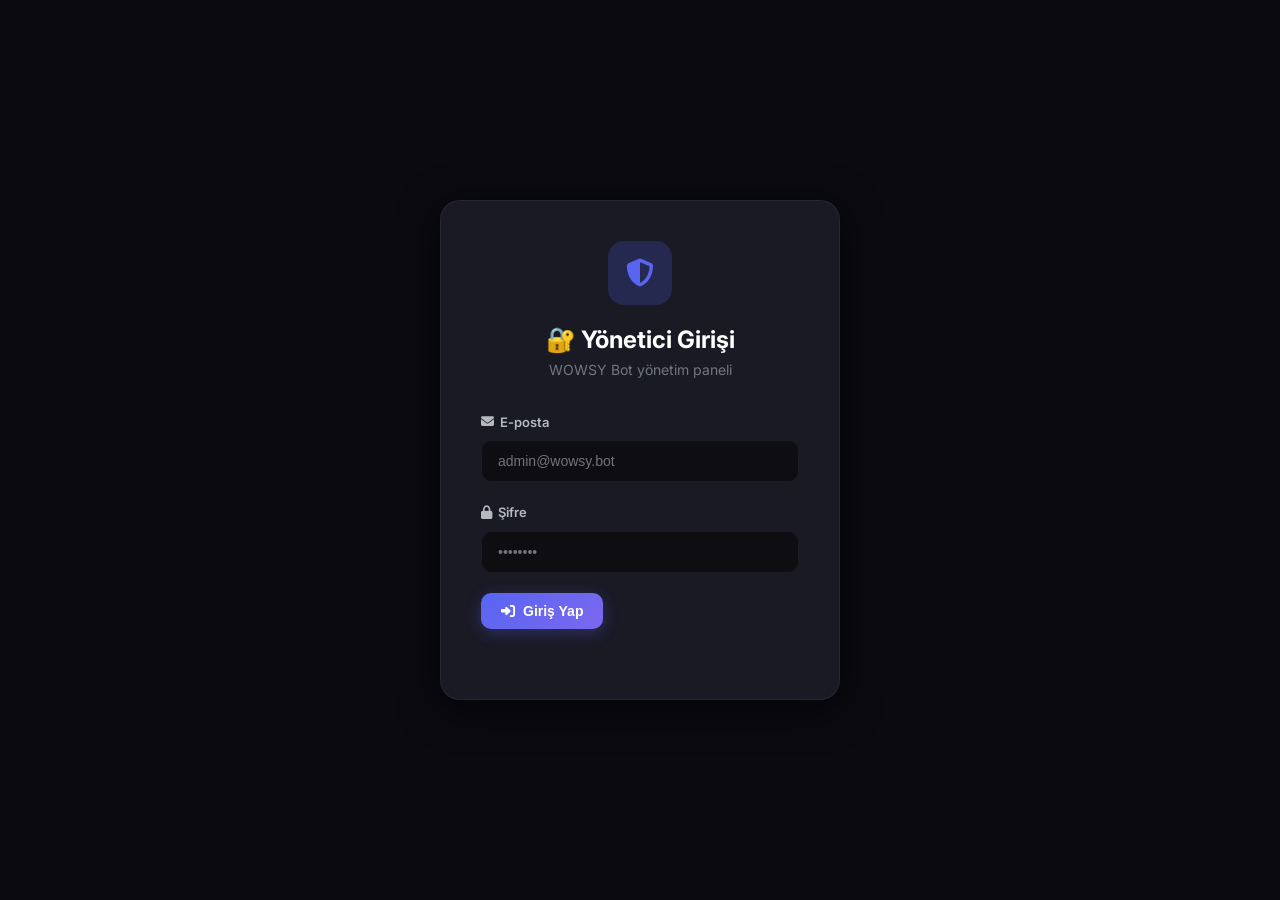
==== commit b3ff0586: "Update admin.html" ====
--- a/admin.html
+++ b/admin.html
@@ -274,35 +274,83 @@
     <div class="admin-dashboard" id="adminDashboard" style="display: none;">
         
         <!-- Sidebar -->
-        <aside class="admin-sidebar">
-            <div class="sidebar-header">
-                <img id="sidebar-logo" src="assets/images/logo.png" alt="Logo">
-                <span>Admin Panel</span>
-            </div>
-            <nav class="sidebar-nav">
-                <a href="#" class="sidebar-link active" data-panel="homepage">
-                    <i class="fas fa-home"></i>
-                    <span>Ana Sayfa</span>
-                </a>
-                <a href="#" class="sidebar-link" data-panel="commands">
-                    <i class="fas fa-terminal"></i>
-                    <span>Komutlar</span>
-                </a>
-                <a href="#" class="sidebar-link" data-panel="stats">
-                    <i class="fas fa-chart-bar"></i>
-                    <span>İstatistikler</span>
-                </a>
-            </nav>
-            <div class="sidebar-footer">
-                <a href="index.html" class="btn btn-ghost btn-block" style="margin-bottom: 10px;">
-                    <i class="fas fa-external-link-alt"></i> Siteyi Görüntüle
-                </a>
-                <button class="btn btn-ghost btn-block" id="logoutBtn">
-                    <i class="fas fa-sign-out-alt"></i> Çıkış Yap
-                </button>
-            </div>
-        </aside>
-
+<aside class="admin-sidebar">
+    <div class="sidebar-header">
+        <img id="sidebar-logo" src="assets/images/logo.png" alt="Logo">
+        <span>Admin Panel</span>
+    </div>
+    <nav class="sidebar-nav">
+        <!-- Ana Bölüm -->
+        <div class="sidebar-section">
+            <span class="sidebar-section-title">📊 Genel</span>
+        </div>
+        <a href="#" class="sidebar-link active" data-panel="homepage">
+            <i class="fas fa-home"></i>
+            <span>Ana Sayfa</span>
+        </a>
+        <a href="#" class="sidebar-link" data-panel="stats">
+            <i class="fas fa-chart-bar"></i>
+            <span>İstatistikler</span>
+        </a>
+        
+        <!-- Yönetim Bölümü -->
+        <div class="sidebar-section">
+            <span class="sidebar-section-title">⚙️ Yönetim</span>
+        </div>
+        <a href="#" class="sidebar-link" data-panel="servers">
+            <i class="fas fa-server"></i>
+            <span>Sunucu Yönetimi</span>
+        </a>
+        <a href="#" class="sidebar-link" data-panel="economy">
+            <i class="fas fa-coins"></i>
+            <span>Ekonomi</span>
+        </a>
+        <a href="#" class="sidebar-link" data-panel="commands">
+            <i class="fas fa-terminal"></i>
+            <span>Komutlar</span>
+        </a>
+        
+        <!-- İletişim Bölümü -->
+        <div class="sidebar-section">
+            <span class="sidebar-section-title">📢 İletişim</span>
+        </div>
+        <a href="#" class="sidebar-link" data-panel="messaging">
+            <i class="fas fa-paper-plane"></i>
+            <span>Mesajlaşma</span>
+        </a>
+        
+        <!-- Araçlar Bölümü -->
+        <div class="sidebar-section">
+            <span class="sidebar-section-title">🛠️ Araçlar</span>
+        </div>
+        <a href="#" class="sidebar-link" data-panel="tools">
+            <i class="fas fa-tools"></i>
+            <span>Bot Araçları</span>
+        </a>
+        <a href="#" class="sidebar-link" data-panel="logs">
+            <i class="fas fa-history"></i>
+            <span>Log Kayıtları</span>
+        </a>
+        
+    </nav>
+    <div class="sidebar-footer">
+        <div class="admin-user-info">
+            <div class="admin-avatar">
+                <i class="fas fa-user-shield"></i>
+            </div>
+            <div class="admin-details">
+                <span class="admin-name">Admin</span>
+                <span class="admin-role">Bot Sahibi</span>
+            </div>
+        </div>
+        <a href="index.html" class="btn btn-ghost btn-block" style="margin-bottom: 10px;">
+            <i class="fas fa-external-link-alt"></i> Siteyi Görüntüle
+        </a>
+        <button class="btn btn-ghost btn-block" id="logoutBtn">
+            <i class="fas fa-sign-out-alt"></i> Çıkış Yap
+        </button>
+    </div>
+</aside>
         <!-- Main Content -->
         <main class="admin-main">
             
@@ -511,6 +559,269 @@
         </main>
     </div>
 
+<!-- ==================== SERVER MANAGEMENT PANEL ==================== -->
+<div class="panel" id="servers">
+    <div class="section-card">
+        <h2><i class="fas fa-server"></i> Sunucu Yönetimi</h2>
+        
+        <div class="help-text">
+            <i class="fas fa-info-circle"></i>
+            Botun bulunduğu tüm sunucuları görüntüle, ara ve yönet.
+        </div>
+
+        <!-- Arama ve Filtre -->
+        <div class="server-controls" style="margin-bottom: 20px; display: flex; gap: 15px;">
+            <input type="text" id="serverSearchInput" class="admin-input" placeholder="🔍 Sunucu ara..." style="flex: 1;">
+            <select id="serverSortSelect" class="admin-input" style="width: 200px;">
+                <option value="members">Üye Sayısı</option>
+                <option value="name">İsim (A-Z)</option>
+                <option value="joinDate">Katılım Tarihi</option>
+            </select>
+        </div>
+
+        <!-- Sunucu Listesi -->
+        <div id="serversList" class="servers-grid">
+            <p style="text-align: center; color: var(--text-muted); padding: 40px;">
+                <i class="fas fa-spinner fa-spin"></i> Sunucular yükleniyor...
+            </p>
+        </div>
+    </div>
+</div>
+
+<!-- ==================== ECONOMY PANEL ==================== -->
+<div class="panel" id="economy">
+    <div class="section-card">
+        <h2><i class="fas fa-coins"></i> Ekonomi Yönetimi</h2>
+        
+        <div class="help-text">
+            <i class="fas fa-info-circle"></i>
+            Kullanıcı bakiyelerini yönet, toplu işlemler yap ve ekonomi istatistiklerini gör.
+        </div>
+
+        <!-- Ekonomi Stats -->
+        <div class="stats-dashboard" style="margin-bottom: 30px;">
+            <div class="stat-card-admin">
+                <div class="stat-icon" style="background: rgba(254, 231, 92, 0.2); color: #FEE75C;">
+                    <i class="fas fa-wallet"></i>
+                </div>
+                <div class="stat-info">
+                    <span class="stat-value" id="totalMoney">0</span>
+                    <span class="stat-label">Toplam Para</span>
+                </div>
+            </div>
+            <div class="stat-card-admin">
+                <div class="stat-icon" style="background: rgba(87, 242, 135, 0.2); color: #57F287;">
+                    <i class="fas fa-users"></i>
+                </div>
+                <div class="stat-info">
+                    <span class="stat-value" id="activeEconomyUsers">0</span>
+                    <span class="stat-label">Aktif Kullanıcı</span>
+                </div>
+            </div>
+            <div class="stat-card-admin">
+                <div class="stat-icon" style="background: rgba(88, 101, 242, 0.2); color: #5865F2;">
+                    <i class="fas fa-chart-line"></i>
+                </div>
+                <div class="stat-info">
+                    <span class="stat-value" id="currentInterest">2.5%</span>
+                    <span class="stat-label">Faiz Oranı</span>
+                </div>
+            </div>
+        </div>
+
+        <!-- Hızlı İşlemler -->
+        <div class="quick-actions" style="display: grid; grid-template-columns: repeat(auto-fit, minmax(250px, 1fr)); gap: 15px; margin-bottom: 30px;">
+            <div class="action-card" onclick="showEconomyModal('add')">
+                <i class="fas fa-plus-circle" style="color: #57F287;"></i>
+                <span>Para Ekle</span>
+            </div>
+            <div class="action-card" onclick="showEconomyModal('remove')">
+                <i class="fas fa-minus-circle" style="color: #ED4245;"></i>
+                <span>Para Sil</span>
+            </div>
+            <div class="action-card" onclick="showEconomyModal('reset')">
+                <i class="fas fa-redo" style="color: #FEE75C;"></i>
+                <span>Kullanıcı Sıfırla</span>
+            </div>
+            <div class="action-card" onclick="showInterestModal()">
+                <i class="fas fa-percentage" style="color: #5865F2;"></i>
+                <span>Faiz Ayarla</span>
+            </div>
+        </div>
+
+        <!-- En Zengin Kullanıcılar -->
+        <h3 style="margin-bottom: 15px;"><i class="fas fa-trophy"></i> En Zengin Kullanıcılar</h3>
+        <div id="richestUsers" class="leaderboard-list">
+            <p style="text-align: center; color: var(--text-muted); padding: 20px;">Yükleniyor...</p>
+        </div>
+    </div>
+</div>
+
+<!-- ==================== MESSAGING PANEL ==================== -->
+<div class="panel" id="messaging">
+    <div class="section-card">
+        <h2><i class="fas fa-paper-plane"></i> Mesajlaşma & Duyurular</h2>
+        
+        <div class="help-text">
+            <i class="fas fa-exclamation-triangle" style="color: #FEE75C;"></i>
+            <strong>DİKKAT:</strong> Toplu mesajlar Discord'un rate limitine takılabilir. Dikkatli kullan!
+        </div>
+
+        <!-- Mesaj Türü Seçimi -->
+        <div class="message-type-selector" style="display: grid; grid-template-columns: repeat(3, 1fr); gap: 15px; margin-bottom: 30px;">
+            <div class="message-type-card active" data-type="announcement" onclick="selectMessageType('announcement')">
+                <i class="fas fa-bullhorn"></i>
+                <span>Tüm Sunuculara Duyuru</span>
+            </div>
+            <div class="message-type-card" data-type="dm" onclick="selectMessageType('dm')">
+                <i class="fas fa-envelope"></i>
+                <span>Kullanıcıya DM</span>
+            </div>
+            <div class="message-type-card" data-type="server" onclick="selectMessageType('server')">
+                <i class="fas fa-server"></i>
+                <span>Belirli Sunucuya</span>
+            </div>
+        </div>
+
+        <!-- Mesaj Formu -->
+        <div id="messageForm">
+            <!-- Hedef Seçimi (DM/Server için) -->
+            <div id="targetSelector" style="display: none; margin-bottom: 20px;">
+                <label style="display: block; margin-bottom: 10px; color: var(--text-secondary);">
+                    <i class="fas fa-crosshairs"></i> Hedef Seç
+                </label>
+                <input type="text" id="targetId" class="admin-input" placeholder="Kullanıcı ID veya Sunucu ID">
+            </div>
+
+            <!-- Embed Oluşturucu -->
+            <div class="embed-builder">
+                <h3><i class="fas fa-palette"></i> Mesaj Tasarımı</h3>
+                
+                <div class="form-group">
+                    <label>📌 Başlık</label>
+                    <input type="text" id="embedTitle" class="admin-input" placeholder="Duyuru Başlığı">
+                </div>
+
+                <div class="form-group">
+                    <label>📝 Açıklama</label>
+                    <textarea id="embedDescription" class="admin-input admin-textarea" rows="5" placeholder="Mesaj içeriği..."></textarea>
+                </div>
+
+                <div class="form-group" style="display: grid; grid-template-columns: 1fr 1fr; gap: 15px;">
+                    <div>
+                        <label>🎨 Renk</label>
+                        <input type="color" id="embedColor" value="#5865F2" style="width: 100%; height: 50px; border-radius: 8px;">
+                    </div>
+                    <div>
+                        <label>🖼️ Thumbnail URL</label>
+                        <input type="text" id="embedThumbnail" class="admin-input" placeholder="https://...">
+                    </div>
+                </div>
+
+                <div class="form-group">
+                    <label>🔗 Footer</label>
+                    <input type="text" id="embedFooter" class="admin-input" placeholder="WOWSY Bot • 2024">
+                </div>
+
+                <!-- Önizleme -->
+                <div class="embed-preview" id="embedPreview" style="margin-top: 20px;">
+                    <!-- Dinamik olarak doldurulacak -->
+                </div>
+
+                <button class="btn btn-primary btn-lg" style="width: 100%; margin-top: 20px;" onclick="sendMessage()">
+                    <i class="fas fa-paper-plane"></i> Mesajı Gönder
+                </button>
+            </div>
+        </div>
+    </div>
+</div>
+
+<!-- ==================== TOOLS PANEL ==================== -->
+<div class="panel" id="tools">
+    <div class="section-card">
+        <h2><i class="fas fa-tools"></i> Bot Araçları</h2>
+        
+        <div class="tools-grid" style="display: grid; grid-template-columns: repeat(auto-fit, minmax(300px, 1fr)); gap: 20px;">
+            
+            <!-- Durum Değiştir -->
+            <div class="tool-card">
+                <h3><i class="fas fa-signal"></i> Bot Durumu</h3>
+                <select id="botStatusType" class="admin-input" style="margin-bottom: 10px;">
+                    <option value="online">🟢 Çevrimiçi</option>
+                    <option value="idle">🟡 Boşta</option>
+                    <option value="dnd">🔴 Rahatsız Etmeyin</option>
+                    <option value="invisible">⚫ Görünmez</option>
+                </select>
+                <input type="text" id="botStatusText" class="admin-input" placeholder="Durum mesajı..." style="margin-bottom: 10px;">
+                <select id="botActivityType" class="admin-input" style="margin-bottom: 10px;">
+                    <option value="PLAYING">Oynuyor</option>
+                    <option value="WATCHING">İzliyor</option>
+                    <option value="LISTENING">Dinliyor</option>
+                    <option value="COMPETING">Yarışıyor</option>
+                </select>
+                <button class="btn btn-primary" onclick="updateBotStatus()">
+                    <i class="fas fa-save"></i> Durumu Güncelle
+                </button>
+            </div>
+
+            <!-- Patron Modu -->
+            <div class="tool-card">
+                <h3><i class="fas fa-crown"></i> Patron Modu</h3>
+                <p style="color: var(--text-muted); font-size: 13px; margin-bottom: 15px;">
+                    Tüm komutlar sadece bot sahibine özel olur
+                </p>
+                <button class="btn btn-primary" id="patronModeBtn" onclick="togglePatronMode()">
+                    <i class="fas fa-toggle-off"></i> Patron Modunu Aç
+                </button>
+            </div>
+
+            <!-- Gizli Mod -->
+            <div class="tool-card">
+                <h3><i class="fas fa-user-secret"></i> Gizli Mod</h3>
+                <p style="color: var(--text-muted); font-size: 13px; margin-bottom: 15px;">
+                    Bot görünmez olur, sadece sahibi kullanabilir
+                </p>
+                <button class="btn btn-primary" id="stealthModeBtn" onclick="toggleStealthMode()">
+                    <i class="fas fa-toggle-off"></i> Gizli Modu Aç
+                </button>
+            </div>
+
+            <!-- Fake Mesaj -->
+            <div class="tool-card">
+                <h3><i class="fas fa-mask"></i> Fake Mesaj</h3>
+                <input type="text" id="fakeUserId" class="admin-input" placeholder="Kullanıcı ID" style="margin-bottom: 10px;">
+                <textarea id="fakeMessage" class="admin-input admin-textarea" rows="3" placeholder="Sahte mesaj..."></textarea>
+                <button class="btn btn-primary" onclick="sendFakeMessage()">
+                    <i class="fas fa-paper-plane"></i> Gönder
+                </button>
+            </div>
+
+            <!-- Günlük Rapor -->
+            <div class="tool-card">
+                <h3><i class="fas fa-file-alt"></i> Günlük Rapor</h3>
+                <p style="color: var(--text-muted); font-size: 13px; margin-bottom: 15px;">
+                    Son 24 saatin detaylı istatistikleri
+                </p>
+                <button class="btn btn-primary" onclick="generateDailyReport()">
+                    <i class="fas fa-download"></i> Rapor Oluştur
+                </button>
+            </div>
+
+            <!-- Aktif Kullanıcılar -->
+            <div class="tool-card">
+                <h3><i class="fas fa-users"></i> Aktif Kullanıcılar</h3>
+                <p style="color: var(--text-muted); font-size: 13px; margin-bottom: 15px;">
+                    Son 1 saatte aktif olan kullanıcılar
+                </p>
+                <button class="btn btn-primary" onclick="showActiveUsers()">
+                    <i class="fas fa-eye"></i> Kullanıcıları Göster
+                </button>
+            </div>
+
+        </div>
+    </div>
+</div>
+
     <!-- ==================== CATEGORY MODAL (Gelişmiş) ==================== -->
     <div class="modal-backdrop" id="categoryModal">
         <div class="modal-box">
@@ -615,10 +926,10 @@
 
     <!-- Firebase SDK -->
     <script src="https://www.gstatic.com/firebasejs/9.22.0/firebase-app-compat.js"></script>
-    <script src="https://www.gstatic.com/firebasejs/9.22.0/firebase-database-compat.js"></script>
+    <script src="https://www.gstatic.com/firebasejs/9.22.0/firebase-firestore-compat.js"></script>
     <script src="https://www.gstatic.com/firebasejs/9.22.0/firebase-auth-compat.js"></script>
     <script src="js/firebase-config.js"></script>
     <script src="js/admin.js"></script>
 
 </body>
-</html>+</html>
--- a/css/style.css
+++ b/css/style.css
@@ -17,6 +17,7 @@
     --bg-tertiary: #16161e;
     --bg-card: #1a1a25;
     --bg-card-hover: #1f1f2e;
+    --bg-input: #0d0d12; 
     
     /* Text Colors */
     --text-primary: #FFFFFF;
@@ -35,6 +36,7 @@
     --radius-sm: 6px;
     --radius-md: 10px;
     --radius-lg: 16px;
+    --radius-xl: 20px;
     --radius-full: 9999px;
 }
 
@@ -1383,4 +1385,716 @@
     .category-actions {
         flex-wrap: wrap;
     }
-}+}
+/* =====================================================
+   YENİ ADMIN PANELİ STİLLERİ - BURADAN BAŞLA
+   ===================================================== */
+
+/* ===== SIDEBAR BÖLÜM BAŞLIKLARI ===== */
+.sidebar-section {
+    padding: 18px 16px 8px;
+    margin-top: 8px;
+}
+
+.sidebar-section:first-child {
+    margin-top: 0;
+    padding-top: 8px;
+}
+
+.sidebar-section-title {
+    font-size: 11px;
+    font-weight: 700;
+    text-transform: uppercase;
+    color: var(--text-muted);
+    letter-spacing: 1.2px;
+}
+
+/* ===== SIDEBAR KULLANICI BİLGİSİ ===== */
+.admin-user-info {
+    display: flex;
+    align-items: center;
+    gap: 12px;
+    padding: 14px;
+    margin-bottom: 12px;
+    background: rgba(255, 255, 255, 0.03);
+    border-radius: var(--radius-md);
+    border: 1px solid var(--border-color);
+}
+
+.admin-avatar {
+    width: 42px;
+    height: 42px;
+    border-radius: 50%;
+    background: linear-gradient(135deg, var(--blurple), #7289da);
+    display: flex;
+    align-items: center;
+    justify-content: center;
+    color: white;
+    font-size: 16px;
+    flex-shrink: 0;
+}
+
+.admin-details {
+    display: flex;
+    flex-direction: column;
+}
+
+.admin-name {
+    font-weight: 600;
+    font-size: 14px;
+    color: var(--text-primary);
+}
+
+.admin-role {
+    font-size: 11px;
+    color: var(--text-muted);
+}
+
+/* ===== SIDEBAR LİNK GELİŞTİRMELERİ ===== */
+.sidebar-link {
+    position: relative;
+    overflow: hidden;
+}
+
+.sidebar-link::before {
+    content: '';
+    position: absolute;
+    left: 0;
+    top: 0;
+    height: 100%;
+    width: 3px;
+    background: var(--blurple);
+    transform: scaleY(0);
+    transition: transform 0.3s;
+}
+
+.sidebar-link:hover::before,
+.sidebar-link.active::before {
+    transform: scaleY(1);
+}
+
+.sidebar-link i {
+    width: 20px;
+    text-align: center;
+}
+
+/* ===== SUNUCU YÖNETİMİ ===== */
+.server-controls {
+    display: flex;
+    gap: 15px;
+    margin-bottom: 24px;
+    flex-wrap: wrap;
+}
+
+.server-controls .admin-input {
+    flex: 1;
+    min-width: 200px;
+}
+
+.servers-grid {
+    display: grid;
+    grid-template-columns: repeat(auto-fill, minmax(320px, 1fr));
+    gap: 16px;
+}
+
+.server-card {
+    background: var(--bg-tertiary);
+    border: 1px solid var(--border-color);
+    border-radius: 12px;
+    padding: 20px;
+    transition: all 0.3s;
+}
+
+.server-card:hover {
+    border-color: var(--blurple);
+    transform: translateY(-3px);
+    box-shadow: 0 8px 24px rgba(0,0,0,0.2);
+}
+
+.server-header {
+    display: flex;
+    align-items: center;
+    gap: 15px;
+    margin-bottom: 16px;
+}
+
+.server-icon {
+    width: 52px;
+    height: 52px;
+    border-radius: 50%;
+    background: linear-gradient(135deg, #667eea 0%, #764ba2 100%);
+    display: flex;
+    align-items: center;
+    justify-content: center;
+    font-weight: bold;
+    font-size: 20px;
+    flex-shrink: 0;
+    overflow: hidden;
+}
+
+.server-icon img {
+    width: 100%;
+    height: 100%;
+    object-fit: cover;
+}
+
+.server-info h4 {
+    margin: 0 0 4px;
+    font-size: 16px;
+    font-weight: 700;
+}
+
+.server-id {
+    font-size: 11px;
+    color: var(--text-muted);
+    font-family: monospace;
+}
+
+.server-stats {
+    display: flex;
+    gap: 20px;
+    margin-bottom: 16px;
+    padding: 12px;
+    background: var(--bg-card);
+    border-radius: 8px;
+}
+
+.server-stat {
+    display: flex;
+    align-items: center;
+    gap: 6px;
+    font-size: 13px;
+    color: var(--text-secondary);
+}
+
+.server-stat i {
+    color: var(--text-muted);
+}
+
+.server-actions {
+    display: flex;
+    gap: 8px;
+}
+
+.server-actions .btn {
+    flex: 1;
+    justify-content: center;
+    padding: 10px;
+}
+
+/* ===== EKONOMİ PANELİ ===== */
+.quick-actions {
+    display: grid;
+    grid-template-columns: repeat(auto-fit, minmax(200px, 1fr));
+    gap: 12px;
+    margin-bottom: 30px;
+}
+
+.action-card {
+    background: var(--bg-tertiary);
+    border: 1px solid var(--border-color);
+    border-radius: 12px;
+    padding: 20px;
+    display: flex;
+    align-items: center;
+    gap: 14px;
+    cursor: pointer;
+    transition: all 0.3s;
+}
+
+.action-card:hover {
+    border-color: var(--blurple);
+    transform: translateY(-3px);
+    box-shadow: 0 6px 20px rgba(0,0,0,0.15);
+}
+
+.action-card i {
+    font-size: 26px;
+    width: 40px;
+    text-align: center;
+}
+
+.action-card span {
+    font-weight: 600;
+    font-size: 14px;
+}
+
+/* Leaderboard */
+.leaderboard-list {
+    display: flex;
+    flex-direction: column;
+    gap: 10px;
+}
+
+.leaderboard-item {
+    display: flex;
+    align-items: center;
+    gap: 15px;
+    background: var(--bg-tertiary);
+    border: 1px solid var(--border-color);
+    border-radius: 12px;
+    padding: 16px;
+    transition: all 0.3s;
+}
+
+.leaderboard-item:hover {
+    border-color: var(--border-hover);
+}
+
+.rank-badge {
+    width: 42px;
+    height: 42px;
+    border-radius: 10px;
+    display: flex;
+    align-items: center;
+    justify-content: center;
+    font-weight: 800;
+    font-size: 18px;
+    flex-shrink: 0;
+}
+
+.rank-1 { 
+    background: linear-gradient(135deg, #FFD700, #FFA500); 
+    color: #1a1a25;
+}
+
+.rank-2 { 
+    background: linear-gradient(135deg, #C0C0C0, #808080); 
+    color: #1a1a25;
+}
+
+.rank-3 { 
+    background: linear-gradient(135deg, #CD7F32, #8B4513); 
+    color: white;
+}
+
+.rank-other { 
+    background: var(--bg-input); 
+    color: var(--text-muted); 
+}
+
+.user-avatar {
+    width: 45px;
+    height: 45px;
+    border-radius: 50%;
+    background: var(--blurple);
+    display: flex;
+    align-items: center;
+    justify-content: center;
+    color: white;
+    font-weight: 600;
+    flex-shrink: 0;
+}
+
+.user-details {
+    flex: 1;
+    min-width: 0;
+}
+
+.user-name {
+    font-weight: 600;
+    margin-bottom: 3px;
+}
+
+.user-id {
+    font-size: 11px;
+    color: var(--text-muted);
+    font-family: monospace;
+}
+
+.user-balance {
+    font-size: 22px;
+    font-weight: 800;
+    color: #FEE75C;
+    flex-shrink: 0;
+}
+
+/* ===== MESAJLAŞMA PANELİ ===== */
+.message-type-selector {
+    display: grid;
+    grid-template-columns: repeat(3, 1fr);
+    gap: 12px;
+    margin-bottom: 30px;
+}
+
+.message-type-card {
+    background: var(--bg-tertiary);
+    border: 2px solid var(--border-color);
+    border-radius: 12px;
+    padding: 24px 16px;
+    text-align: center;
+    cursor: pointer;
+    transition: all 0.3s;
+}
+
+.message-type-card:hover {
+    border-color: var(--blurple);
+}
+
+.message-type-card.active {
+    border-color: var(--blurple);
+    background: rgba(88, 101, 242, 0.1);
+}
+
+.message-type-card i {
+    font-size: 32px;
+    margin-bottom: 12px;
+    display: block;
+    color: var(--blurple);
+}
+
+.message-type-card span {
+    font-weight: 600;
+    font-size: 13px;
+    display: block;
+}
+
+/* Embed Builder */
+.embed-builder {
+    background: var(--bg-tertiary);
+    border: 1px solid var(--border-color);
+    border-radius: 12px;
+    padding: 24px;
+}
+
+.embed-builder h3 {
+    margin-bottom: 20px;
+    margin-top: 0;
+}
+
+.embed-preview {
+    background: var(--bg-secondary);
+    border-left: 4px solid var(--blurple);
+    border-radius: 4px;
+    padding: 16px 20px;
+    margin-top: 20px;
+}
+
+.embed-preview-title {
+    font-weight: 700;
+    font-size: 16px;
+    margin-bottom: 8px;
+}
+
+.embed-preview-desc {
+    font-size: 14px;
+    color: var(--text-secondary);
+    line-height: 1.6;
+}
+
+.embed-preview-footer {
+    font-size: 12px;
+    color: var(--text-muted);
+    margin-top: 12px;
+    padding-top: 12px;
+    border-top: 1px solid var(--border-color);
+}
+
+/* ===== ARAÇLAR PANELİ ===== */
+.tools-grid {
+    display: grid;
+    grid-template-columns: repeat(auto-fit, minmax(300px, 1fr));
+    gap: 20px;
+}
+
+.tool-card {
+    background: var(--bg-tertiary);
+    border: 1px solid var(--border-color);
+    border-radius: 12px;
+    padding: 24px;
+    transition: all 0.3s;
+}
+
+.tool-card:hover {
+    border-color: var(--border-hover);
+}
+
+.tool-card h3 {
+    margin: 0 0 12px;
+    font-size: 16px;
+    display: flex;
+    align-items: center;
+    gap: 10px;
+}
+
+.tool-card h3 i {
+    color: var(--blurple);
+}
+
+.tool-card > p {
+    color: var(--text-muted);
+    font-size: 13px;
+    margin-bottom: 16px;
+    line-height: 1.5;
+}
+
+.tool-card .admin-input {
+    margin-bottom: 12px;
+}
+
+.tool-card .btn {
+    width: 100%;
+    justify-content: center;
+}
+
+/* Toggle Buton */
+.toggle-btn.active {
+    background: linear-gradient(135deg, #57F287, #43b581);
+    box-shadow: 0 4px 15px rgba(87, 242, 135, 0.3);
+}
+
+/* ===== LOG KAYITLARI ===== */
+.logs-container {
+    background: var(--bg-tertiary);
+    border: 1px solid var(--border-color);
+    border-radius: 12px;
+    overflow: hidden;
+}
+
+.logs-header {
+    display: flex;
+    align-items: center;
+    justify-content: space-between;
+    padding: 16px 20px;
+    background: var(--bg-card);
+    border-bottom: 1px solid var(--border-color);
+}
+
+.logs-filters {
+    display: flex;
+    gap: 10px;
+}
+
+.log-filter {
+    padding: 6px 14px;
+    border-radius: var(--radius-full);
+    background: var(--bg-input);
+    border: 1px solid var(--border-color);
+    color: var(--text-muted);
+    font-size: 12px;
+    font-weight: 600;
+    cursor: pointer;
+    transition: all 0.3s;
+}
+
+.log-filter:hover,
+.log-filter.active {
+    border-color: var(--blurple);
+    color: var(--blurple);
+}
+
+.logs-list {
+    max-height: 500px;
+    overflow-y: auto;
+}
+
+.log-item {
+    display: flex;
+    align-items: flex-start;
+    gap: 15px;
+    padding: 14px 20px;
+    border-bottom: 1px solid var(--border-color);
+    transition: background 0.3s;
+}
+
+.log-item:hover {
+    background: rgba(255, 255, 255, 0.02);
+}
+
+.log-item:last-child {
+    border-bottom: none;
+}
+
+.log-icon {
+    width: 36px;
+    height: 36px;
+    border-radius: 8px;
+    display: flex;
+    align-items: center;
+    justify-content: center;
+    font-size: 14px;
+    flex-shrink: 0;
+}
+
+.log-icon.info {
+    background: rgba(88, 101, 242, 0.2);
+    color: var(--blurple);
+}
+
+.log-icon.success {
+    background: rgba(87, 242, 135, 0.2);
+    color: var(--green);
+}
+
+.log-icon.warning {
+    background: rgba(254, 231, 92, 0.2);
+    color: var(--yellow);
+}
+
+.log-icon.error {
+    background: rgba(237, 66, 69, 0.2);
+    color: var(--red);
+}
+
+.log-content {
+    flex: 1;
+    min-width: 0;
+}
+
+.log-message {
+    font-size: 14px;
+    margin-bottom: 4px;
+    line-height: 1.5;
+}
+
+.log-meta {
+    font-size: 11px;
+    color: var(--text-muted);
+    display: flex;
+    gap: 12px;
+}
+
+/* ===== TOAST BİLDİRİMLERİ ===== */
+.toast-container {
+    position: fixed;
+    bottom: 24px;
+    right: 24px;
+    z-index: 10000;
+    display: flex;
+    flex-direction: column;
+    gap: 10px;
+}
+
+.toast {
+    background: var(--bg-card);
+    border: 1px solid var(--border-color);
+    border-radius: 12px;
+    padding: 16px 20px;
+    display: flex;
+    align-items: center;
+    gap: 12px;
+    min-width: 300px;
+    max-width: 400px;
+    box-shadow: var(--shadow-lg);
+    animation: toastIn 0.3s ease;
+}
+
+.toast.success { border-left: 4px solid var(--green); }
+.toast.error { border-left: 4px solid var(--red); }
+.toast.warning { border-left: 4px solid var(--yellow); }
+.toast.info { border-left: 4px solid var(--blurple); }
+
+.toast-icon {
+    font-size: 20px;
+}
+
+.toast.success .toast-icon { color: var(--green); }
+.toast.error .toast-icon { color: var(--red); }
+.toast.warning .toast-icon { color: var(--yellow); }
+.toast.info .toast-icon { color: var(--blurple); }
+
+.toast-content {
+    flex: 1;
+}
+
+.toast-title {
+    font-weight: 600;
+    font-size: 14px;
+    margin-bottom: 2px;
+}
+
+.toast-message {
+    font-size: 13px;
+    color: var(--text-muted);
+}
+
+.toast-close {
+    background: none;
+    border: none;
+    color: var(--text-muted);
+    cursor: pointer;
+    padding: 4px;
+}
+
+.toast-close:hover {
+    color: var(--text-primary);
+}
+
+@keyframes toastIn {
+    from {
+        opacity: 0;
+        transform: translateX(100px);
+    }
+    to {
+        opacity: 1;
+        transform: translateX(0);
+    }
+}
+
+/* ===== YARDIMCI SINIFLAR ===== */
+.help-text.warning {
+    background: rgba(254, 231, 92, 0.1);
+    border-color: rgba(254, 231, 92, 0.3);
+}
+
+.help-text.warning i {
+    color: var(--yellow);
+}
+
+.help-text.danger {
+    background: rgba(237, 66, 69, 0.1);
+    border-color: rgba(237, 66, 69, 0.3);
+}
+
+.help-text.danger i {
+    color: var(--red);
+}
+
+/* Loading Spinner */
+.loading-spinner {
+    display: flex;
+    align-items: center;
+    justify-content: center;
+    padding: 40px;
+    color: var(--text-muted);
+}
+
+.loading-spinner i {
+    font-size: 24px;
+    animation: spin 1s linear infinite;
+}
+
+@keyframes spin {
+    from { transform: rotate(0deg); }
+    to { transform: rotate(360deg); }
+}
+
+/* ===== MOBİL UYUMLULUK ===== */
+@media (max-width: 768px) {
+    .message-type-selector {
+        grid-template-columns: 1fr;
+    }
+    
+    .tools-grid {
+        grid-template-columns: 1fr;
+    }
+    
+    .servers-grid {
+        grid-template-columns: 1fr;
+    }
+    
+    .quick-actions {
+        grid-template-columns: 1fr;
+    }
+    
+    .toast-container {
+        left: 16px;
+        right: 16px;
+        bottom: 16px;
+    }
+    
+    .toast {
+        min-width: auto;
+        max-width: none;
+    }
+}
